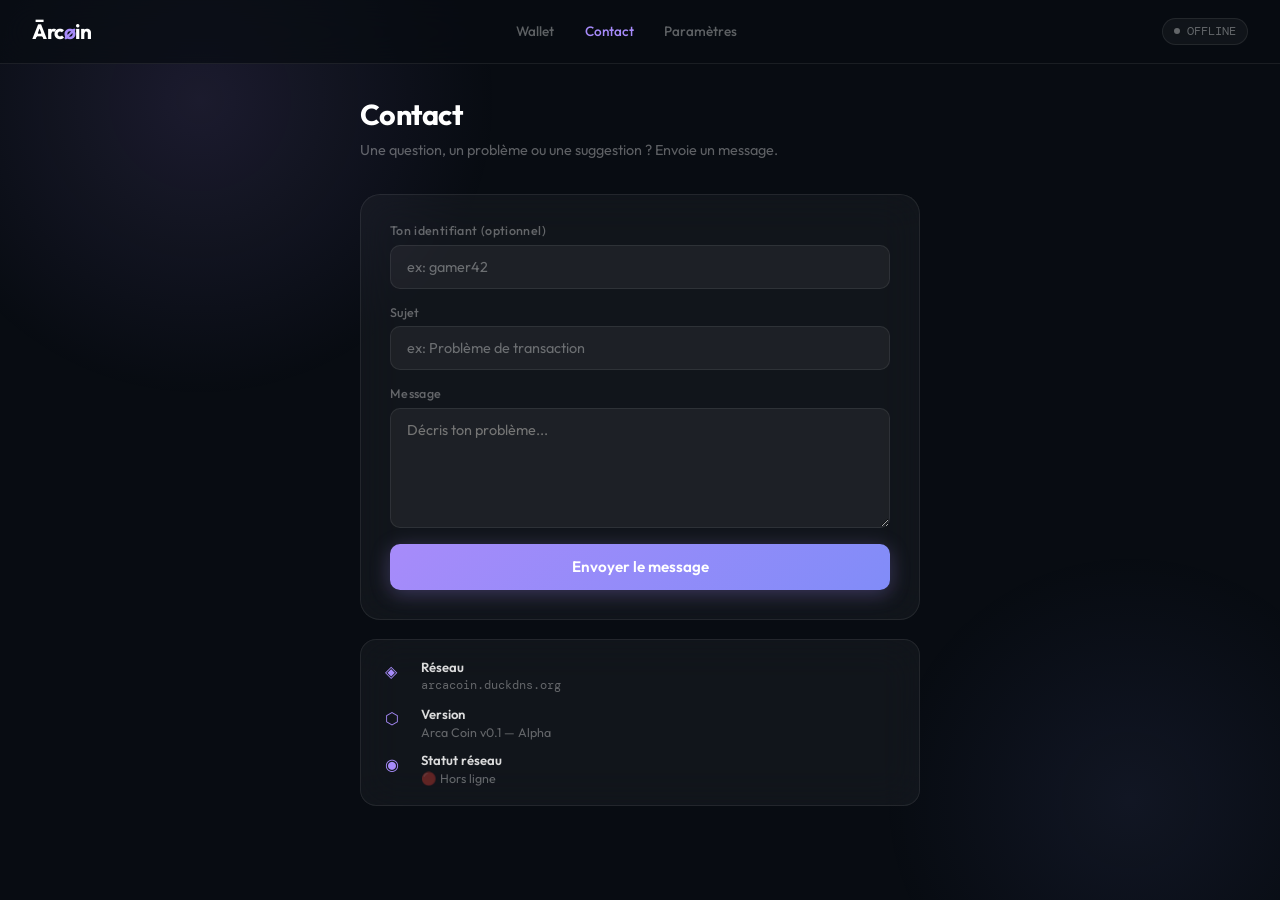
==== contact.html @ 43d77b76 "Add files via upload" ====
<!DOCTYPE html>
<html lang="fr">
<head>
  <meta charset="UTF-8" />
  <meta name="viewport" content="width=device-width, initial-scale=1.0" />
  <title>Ārcøin — Contact</title>
  <link rel="stylesheet" href="shared.css" />
  <link rel="stylesheet" href="contact.css" />
  <script src="api.js"></script>
</head>
<body>

  <div class="bg-orbs"></div>

  <nav class="navbar">
    <div class="nav-logo">Ārc<span>ø</span>in</div>
    <div class="nav-links">
      <a href="wallet.html" class="nav-link">Wallet</a>
      <a href="contact.html" class="nav-link active">Contact</a>
      <a href="settings.html" class="nav-link">Paramètres</a>
    </div>
    <div class="nav-right">
      <div class="status-pill">
        <div class="status-dot" id="statusDot"></div>
        <span class="status-text" id="statusText">—</span>
      </div>
    </div>
  </nav>

  <main class="contact-main">

    <div class="contact-wrap">
      <h1 class="page-title">Contact</h1>
      <p class="page-sub">Une question, un problème ou une suggestion ? Envoie un message.</p>

      <div class="glass contact-card">
        <div class="input-group">
          <label>Ton identifiant (optionnel)</label>
          <input type="text" id="contactId" placeholder="ex: gamer42" />
        </div>
        <div class="input-group">
          <label>Sujet</label>
          <input type="text" id="contactSubject" placeholder="ex: Problème de transaction" />
        </div>
        <div class="input-group">
          <label>Message</label>
          <textarea id="contactMessage" rows="5" placeholder="Décris ton problème..."></textarea>
        </div>
        <button class="btn btn-primary" id="btnSendContact">Envoyer le message</button>
        <div id="contactResult" class="contact-result hidden"></div>
      </div>

      <div class="contact-info glass">
        <div class="info-item">
          <span class="info-icon">◈</span>
          <div>
            <div class="info-title">Réseau</div>
            <div class="info-desc mono">arcacoin.duckdns.org</div>
          </div>
        </div>
        <div class="info-item">
          <span class="info-icon">⬡</span>
          <div>
            <div class="info-title">Version</div>
            <div class="info-desc">Arca Coin v0.1 — Alpha</div>
          </div>
        </div>
        <div class="info-item">
          <span class="info-icon">◉</span>
          <div>
            <div class="info-title">Statut réseau</div>
            <div class="info-desc" id="contactStatus">Vérification...</div>
          </div>
        </div>
      </div>
    </div>

  </main>

  <div id="toast" class="toast hidden"></div>

  <script>
    checkServerStatus()

    // Pré-remplir l'ID si connecté
    const user = Session.getUser()
    if (user?.id) {
      document.getElementById("contactId").value = user.id
    }

    // Vérifier le statut pour la section info
    fetch("https://arcacoin.duckdns.org/price")
      .then(() => { document.getElementById("contactStatus").textContent = "🟢 En ligne" })
      .catch(() => { document.getElementById("contactStatus").textContent = "🔴 Hors ligne" })

    // Envoyer message (simulé pour l'instant)
    document.getElementById("btnSendContact").addEventListener("click", () => {
      const subject = document.getElementById("contactSubject").value.trim()
      const message = document.getElementById("contactMessage").value.trim()

      if (!subject || !message) {
        showToast("Remplis le sujet et le message", "error")
        return
      }

      // TODO: brancher sur une vraie route /contact côté serveur
      const result = document.getElementById("contactResult")
      result.classList.remove("hidden")
      result.textContent = "✓ Message reçu ! Nous reviendrons vers toi rapidement."
      showToast("Message envoyé !", "success")

      document.getElementById("contactSubject").value = ""
      document.getElementById("contactMessage").value = ""
    })
  </script>
</body>
</html>
---- shared.css ----
/* ===== GOOGLE FONTS ===== */
@import url('https://fonts.googleapis.com/css2?family=Outfit:wght@300;400;500;600;700&family=DM+Mono:wght@300;400;500&display=swap');

/* ===== VARIABLES ===== */
:root {
  --bg:           #080c12;
  --bg2:          #0c1220;
  --glass:        rgba(255, 255, 255, 0.04);
  --glass-border: rgba(255, 255, 255, 0.08);
  --glass-hover:  rgba(255, 255, 255, 0.07);
  --accent:       #a78bfa;
  --accent2:      #818cf8;
  --accent-glow:  rgba(167, 139, 250, 0.3);
  --success:      #34d399;
  --danger:       #f87171;
  --warn:         #fbbf24;
  --text:         rgba(255, 255, 255, 0.85);
  --text-dim:     rgba(255, 255, 255, 0.35);
  --text-hi:      #ffffff;
  --font:         'Outfit', sans-serif;
  --mono:         'DM Mono', monospace;
  --radius:       16px;
  --radius-sm:    10px;
  --blur:         20px;
}

/* ===== RESET ===== */
*, *::before, *::after { box-sizing: border-box; margin: 0; padding: 0; }
html { font-size: 16px; -webkit-font-smoothing: antialiased; }

body {
  background: var(--bg);
  color: var(--text);
  font-family: var(--font);
  min-height: 100vh;
  overflow-x: hidden;
}

/* ===== BACKGROUND ===== */
.bg-orbs {
  position: fixed;
  inset: 0;
  pointer-events: none;
  z-index: 0;
  overflow: hidden;
}

.bg-orbs::before {
  content: '';
  position: absolute;
  width: 600px; height: 600px;
  border-radius: 50%;
  background: radial-gradient(circle, rgba(167,139,250,0.12) 0%, transparent 70%);
  top: -200px; left: -100px;
  animation: drift1 20s ease-in-out infinite;
}

.bg-orbs::after {
  content: '';
  position: absolute;
  width: 500px; height: 500px;
  border-radius: 50%;
  background: radial-gradient(circle, rgba(129,140,248,0.08) 0%, transparent 70%);
  bottom: -150px; right: -100px;
  animation: drift2 25s ease-in-out infinite;
}

@keyframes drift1 {
  0%, 100% { transform: translate(0, 0); }
  33%  { transform: translate(60px, 40px); }
  66%  { transform: translate(-30px, 60px); }
}

@keyframes drift2 {
  0%, 100% { transform: translate(0, 0); }
  33%  { transform: translate(-50px, -30px); }
  66%  { transform: translate(40px, -50px); }
}

/* ===== GLASS CARD ===== */
.glass {
  background: var(--glass);
  border: 1px solid var(--glass-border);
  border-radius: var(--radius);
  backdrop-filter: blur(var(--blur));
  -webkit-backdrop-filter: blur(var(--blur));
}

.glass-strong {
  background: rgba(255, 255, 255, 0.06);
  border: 1px solid rgba(255, 255, 255, 0.10);
  border-radius: var(--radius);
  backdrop-filter: blur(40px);
  -webkit-backdrop-filter: blur(40px);
}

/* ===== NAVBAR ===== */
.navbar {
  position: fixed;
  top: 0; left: 0; right: 0;
  z-index: 100;
  display: flex;
  align-items: center;
  justify-content: space-between;
  padding: 1rem 2rem;
  background: rgba(8, 12, 18, 0.7);
  border-bottom: 1px solid var(--glass-border);
  backdrop-filter: blur(20px);
  -webkit-backdrop-filter: blur(20px);
}

.nav-logo {
  font-size: 1.3rem;
  font-weight: 700;
  letter-spacing: -0.02em;
  color: var(--text-hi);
}

.nav-logo span { color: var(--accent); }

.nav-links {
  display: flex;
  align-items: center;
  gap: 0.3rem;
}

.nav-link {
  font-size: 0.85rem;
  font-weight: 500;
  color: var(--text-dim);
  text-decoration: none;
  padding: 0.4rem 0.8rem;
  border-radius: var(--radius-sm);
  transition: all 0.2s;
}

.nav-link:hover { color: var(--text); background: var(--glass); }
.nav-link.active { color: var(--accent); }

.nav-right {
  display: flex;
  align-items: center;
  gap: 0.8rem;
}

.status-pill {
  display: flex;
  align-items: center;
  gap: 0.4rem;
  font-size: 0.75rem;
  font-family: var(--mono);
  color: var(--text-dim);
  background: var(--glass);
  border: 1px solid var(--glass-border);
  border-radius: 100px;
  padding: 0.3rem 0.7rem;
}

.status-dot {
  width: 6px; height: 6px;
  border-radius: 50%;
  background: var(--text-dim);
}
.status-dot.online {
  background: var(--success);
  box-shadow: 0 0 6px var(--success);
  animation: pulse 2s infinite;
}

@keyframes pulse {
  0%, 100% { opacity: 1; }
  50% { opacity: 0.5; }
}

/* ===== BUTTONS ===== */
.btn {
  font-family: var(--font);
  font-weight: 600;
  font-size: 0.9rem;
  border: none;
  border-radius: var(--radius-sm);
  padding: 0.7rem 1.4rem;
  cursor: pointer;
  transition: all 0.2s;
  display: inline-flex;
  align-items: center;
  justify-content: center;
  gap: 0.4rem;
  text-decoration: none;
}

.btn-primary {
  background: linear-gradient(135deg, var(--accent), var(--accent2));
  color: #fff;
  width: 100%;
  padding: 0.85rem;
  font-size: 0.95rem;
  box-shadow: 0 4px 20px var(--accent-glow);
}
.btn-primary:hover {
  transform: translateY(-1px);
  box-shadow: 0 8px 30px var(--accent-glow);
}
.btn-primary:active { transform: translateY(0); }

.btn-ghost {
  background: var(--glass);
  border: 1px solid var(--glass-border);
  color: var(--text);
}
.btn-ghost:hover { background: var(--glass-hover); border-color: rgba(255,255,255,0.15); }

.btn-danger {
  background: rgba(248, 113, 113, 0.1);
  border: 1px solid rgba(248, 113, 113, 0.2);
  color: var(--danger);
}
.btn-danger:hover { background: rgba(248, 113, 113, 0.2); }

.btn-sm { font-size: 0.8rem; padding: 0.5rem 1rem; }
.btn-icon { width: 36px; height: 36px; padding: 0; border-radius: 10px; }

.btn:disabled { opacity: 0.5; cursor: not-allowed; transform: none !important; }

/* ===== INPUTS ===== */
.input-group {
  display: flex;
  flex-direction: column;
  gap: 0.4rem;
  margin-bottom: 1rem;
}

.input-group label {
  font-size: 0.78rem;
  font-weight: 500;
  color: var(--text-dim);
  letter-spacing: 0.03em;
}

.input-wrap {
  position: relative;
}

.input-wrap .input-icon {
  position: absolute;
  left: 0.9rem;
  top: 50%;
  transform: translateY(-50%);
  color: var(--text-dim);
  font-size: 1rem;
  pointer-events: none;
}

input[type="text"],
input[type="password"],
input[type="number"],
input[type="email"],
textarea {
  width: 100%;
  background: rgba(255,255,255,0.05);
  border: 1px solid var(--glass-border);
  border-radius: var(--radius-sm);
  color: var(--text-hi);
  font-family: var(--font);
  font-size: 0.9rem;
  padding: 0.75rem 1rem;
  transition: all 0.2s;
  outline: none;
  -webkit-appearance: none;
}

.input-wrap input { padding-left: 2.5rem; }

input:focus, textarea:focus {
  border-color: var(--accent);
  background: rgba(167,139,250,0.05);
  box-shadow: 0 0 0 3px rgba(167,139,250,0.1);
}

input::placeholder { color: var(--text-dim); }

/* ===== DIVIDER ===== */
.divider {
  display: flex;
  align-items: center;
  gap: 1rem;
  margin: 1.2rem 0;
  color: var(--text-dim);
  font-size: 0.75rem;
}
.divider::before, .divider::after {
  content: '';
  flex: 1;
  height: 1px;
  background: var(--glass-border);
}

/* ===== TOAST ===== */
.toast {
  position: fixed;
  bottom: 2rem;
  right: 2rem;
  padding: 0.9rem 1.3rem;
  border-radius: var(--radius-sm);
  font-size: 0.85rem;
  font-weight: 500;
  z-index: 9999;
  backdrop-filter: blur(20px);
  border: 1px solid var(--glass-border);
  background: rgba(255,255,255,0.08);
  color: var(--text-hi);
  animation: toastIn 0.25s ease;
  max-width: 320px;
}
.toast.success { border-color: rgba(52,211,153,0.3); background: rgba(52,211,153,0.1); color: var(--success); }
.toast.error   { border-color: rgba(248,113,113,0.3); background: rgba(248,113,113,0.1); color: var(--danger); }
.toast.hidden  { display: none; }

@keyframes toastIn {
  from { transform: translateY(10px); opacity: 0; }
  to   { transform: translateY(0);    opacity: 1; }
}

/* ===== UTILS ===== */
.hidden   { display: none !important; }
.mt       { margin-top: 0.8rem; }
.mt2      { margin-top: 1.5rem; }
.mono     { font-family: var(--mono); }
.text-dim { color: var(--text-dim); }
.text-accent { color: var(--accent); }

/* ===== SCROLLBAR ===== */
::-webkit-scrollbar { width: 4px; height: 4px; }
::-webkit-scrollbar-track { background: transparent; }
::-webkit-scrollbar-thumb { background: rgba(255,255,255,0.1); border-radius: 4px; }
::-webkit-scrollbar-thumb:hover { background: rgba(255,255,255,0.2); }
---- contact.css ----
.contact-main {
  padding: 6rem 2rem 2rem;
  display: flex;
  justify-content: center;
  position: relative;
  z-index: 1;
}

.contact-wrap {
  width: 100%;
  max-width: 560px;
}

.page-title {
  font-size: 1.8rem;
  font-weight: 700;
  letter-spacing: -0.02em;
  color: var(--text-hi);
  margin-bottom: 0.5rem;
}

.page-sub {
  font-size: 0.9rem;
  color: var(--text-dim);
  margin-bottom: 2rem;
  line-height: 1.5;
}

.contact-card {
  padding: 1.8rem;
  border-radius: 20px;
  margin-bottom: 1.2rem;
}

textarea {
  resize: vertical;
  min-height: 120px;
}

.contact-result {
  margin-top: 1rem;
  padding: 0.8rem 1rem;
  border-radius: 10px;
  font-size: 0.82rem;
  background: rgba(52,211,153,0.08);
  border: 1px solid rgba(52,211,153,0.2);
  color: var(--success);
}

.contact-info {
  padding: 1.2rem 1.5rem;
  border-radius: 16px;
  display: flex;
  flex-direction: column;
  gap: 0.8rem;
}

.info-item {
  display: flex;
  align-items: flex-start;
  gap: 1rem;
}

.info-icon {
  font-size: 1rem;
  color: var(--accent);
  margin-top: 0.1rem;
  min-width: 20px;
}

.info-title {
  font-size: 0.82rem;
  font-weight: 600;
  color: var(--text);
  margin-bottom: 0.15rem;
}

.info-desc {
  font-size: 0.78rem;
  color: var(--text-dim);
}

.info-desc.mono { font-family: var(--mono); }
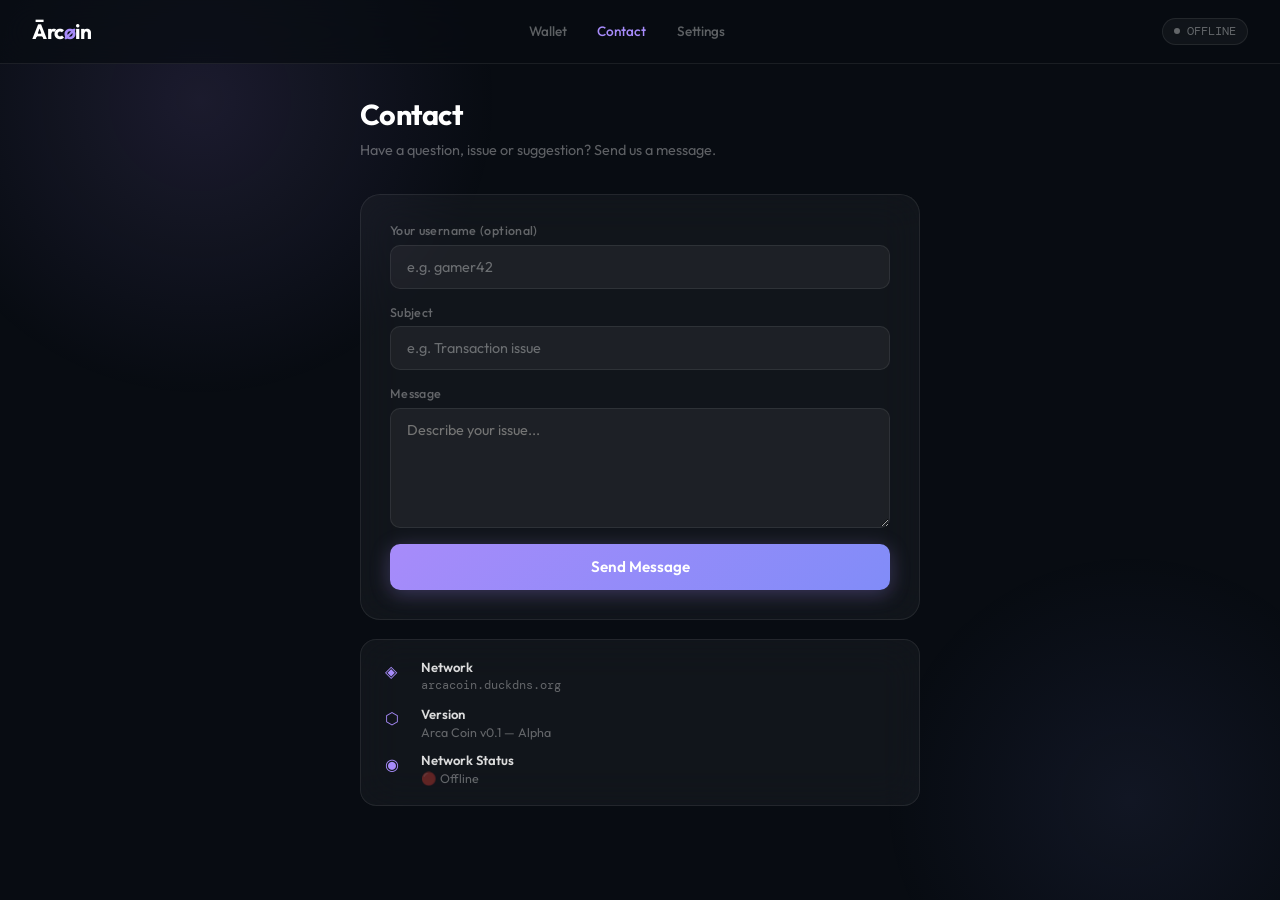
==== commit 4fbd9228: "Add files via upload" ====
--- a/contact.html
+++ b/contact.html
@@ -1,5 +1,5 @@
 <!DOCTYPE html>
-<html lang="fr">
+<html lang="en">
 <head>
   <meta charset="UTF-8" />
   <meta name="viewport" content="width=device-width, initial-scale=1.0" />
@@ -17,7 +17,7 @@
     <div class="nav-links">
       <a href="wallet.html" class="nav-link">Wallet</a>
       <a href="contact.html" class="nav-link active">Contact</a>
-      <a href="settings.html" class="nav-link">Paramètres</a>
+      <a href="settings.html" class="nav-link">Settings</a>
     </div>
     <div class="nav-right">
       <div class="status-pill">
@@ -28,25 +28,24 @@
   </nav>
 
   <main class="contact-main">
-
     <div class="contact-wrap">
       <h1 class="page-title">Contact</h1>
-      <p class="page-sub">Une question, un problème ou une suggestion ? Envoie un message.</p>
+      <p class="page-sub">Have a question, issue or suggestion? Send us a message.</p>
 
       <div class="glass contact-card">
         <div class="input-group">
-          <label>Ton identifiant (optionnel)</label>
-          <input type="text" id="contactId" placeholder="ex: gamer42" />
+          <label>Your username (optional)</label>
+          <input type="text" id="contactId" placeholder="e.g. gamer42" />
         </div>
         <div class="input-group">
-          <label>Sujet</label>
-          <input type="text" id="contactSubject" placeholder="ex: Problème de transaction" />
+          <label>Subject</label>
+          <input type="text" id="contactSubject" placeholder="e.g. Transaction issue" />
         </div>
         <div class="input-group">
           <label>Message</label>
-          <textarea id="contactMessage" rows="5" placeholder="Décris ton problème..."></textarea>
+          <textarea id="contactMessage" rows="5" placeholder="Describe your issue..."></textarea>
         </div>
-        <button class="btn btn-primary" id="btnSendContact">Envoyer le message</button>
+        <button class="btn btn-primary" id="btnSendContact">Send Message</button>
         <div id="contactResult" class="contact-result hidden"></div>
       </div>
 
@@ -54,7 +53,7 @@
         <div class="info-item">
           <span class="info-icon">◈</span>
           <div>
-            <div class="info-title">Réseau</div>
+            <div class="info-title">Network</div>
             <div class="info-desc mono">arcacoin.duckdns.org</div>
           </div>
         </div>
@@ -68,13 +67,12 @@
         <div class="info-item">
           <span class="info-icon">◉</span>
           <div>
-            <div class="info-title">Statut réseau</div>
-            <div class="info-desc" id="contactStatus">Vérification...</div>
+            <div class="info-title">Network Status</div>
+            <div class="info-desc" id="contactStatus">Checking...</div>
           </div>
         </div>
       </div>
     </div>
-
   </main>
 
   <div id="toast" class="toast hidden"></div>
@@ -82,32 +80,23 @@
   <script>
     checkServerStatus()
 
-    // Pré-remplir l'ID si connecté
     const user = Session.getUser()
-    if (user?.id) {
-      document.getElementById("contactId").value = user.id
-    }
+    if (user?.id) document.getElementById("contactId").value = user.id
 
-    // Vérifier le statut pour la section info
     fetch("https://arcacoin.duckdns.org/price")
-      .then(() => { document.getElementById("contactStatus").textContent = "🟢 En ligne" })
-      .catch(() => { document.getElementById("contactStatus").textContent = "🔴 Hors ligne" })
+      .then(() => { document.getElementById("contactStatus").textContent = "🟢 Online" })
+      .catch(() => { document.getElementById("contactStatus").textContent = "🔴 Offline" })
 
-    // Envoyer message (simulé pour l'instant)
     document.getElementById("btnSendContact").addEventListener("click", () => {
       const subject = document.getElementById("contactSubject").value.trim()
       const message = document.getElementById("contactMessage").value.trim()
 
-      if (!subject || !message) {
-        showToast("Remplis le sujet et le message", "error")
-        return
-      }
+      if (!subject || !message) { showToast("Please fill in subject and message", "error"); return }
 
-      // TODO: brancher sur une vraie route /contact côté serveur
       const result = document.getElementById("contactResult")
       result.classList.remove("hidden")
-      result.textContent = "✓ Message reçu ! Nous reviendrons vers toi rapidement."
-      showToast("Message envoyé !", "success")
+      result.textContent = "✓ Message received! We'll get back to you shortly."
+      showToast("Message sent!", "success")
 
       document.getElementById("contactSubject").value = ""
       document.getElementById("contactMessage").value = ""
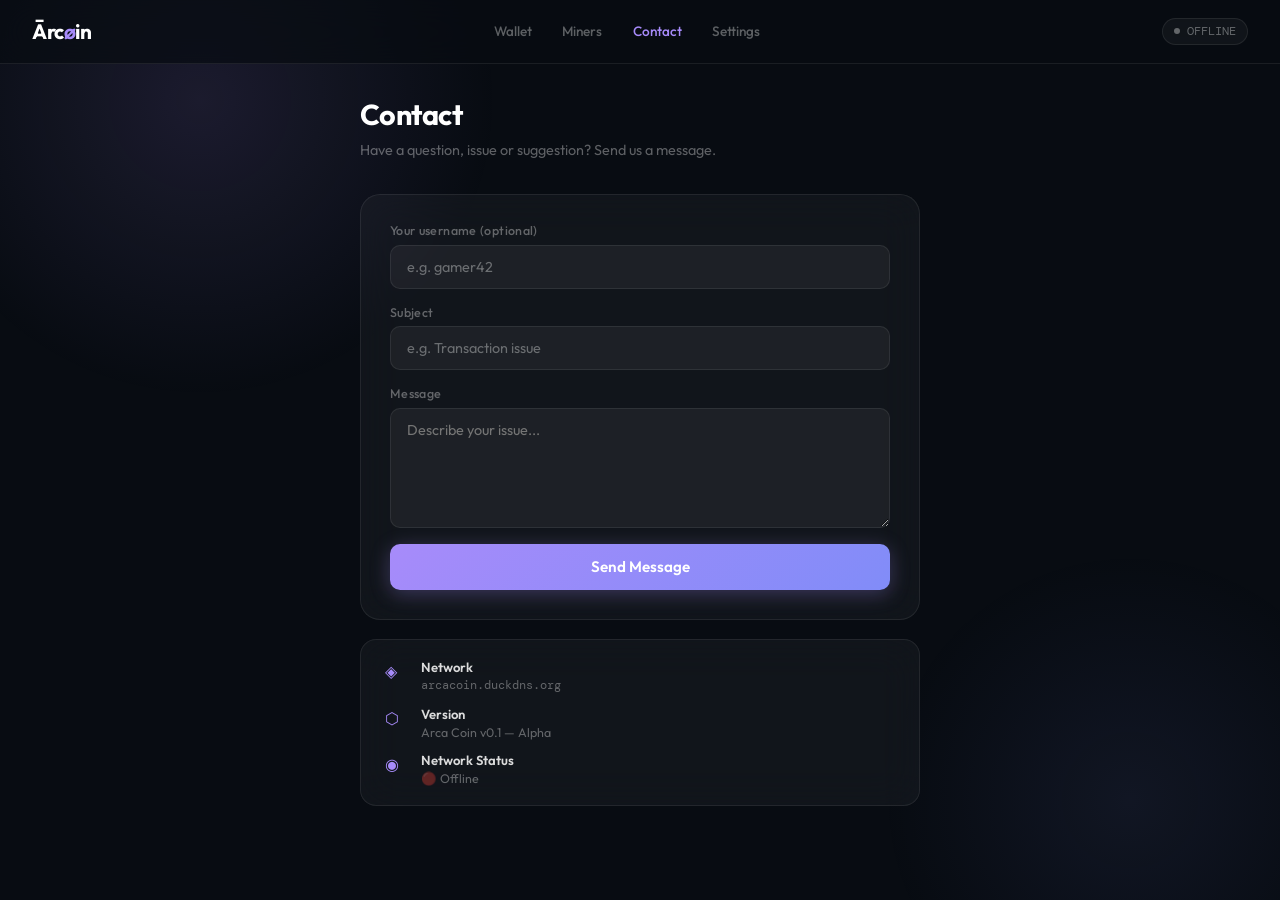
==== commit c75dc07d: "Add files via upload" ====
--- a/contact.html
+++ b/contact.html
@@ -16,6 +16,7 @@
     <div class="nav-logo">Ārc<span>ø</span>in</div>
     <div class="nav-links">
       <a href="wallet.html" class="nav-link">Wallet</a>
+      <a href="miners.html" class="nav-link">Miners</a>
       <a href="contact.html" class="nav-link active">Contact</a>
       <a href="settings.html" class="nav-link">Settings</a>
     </div>
